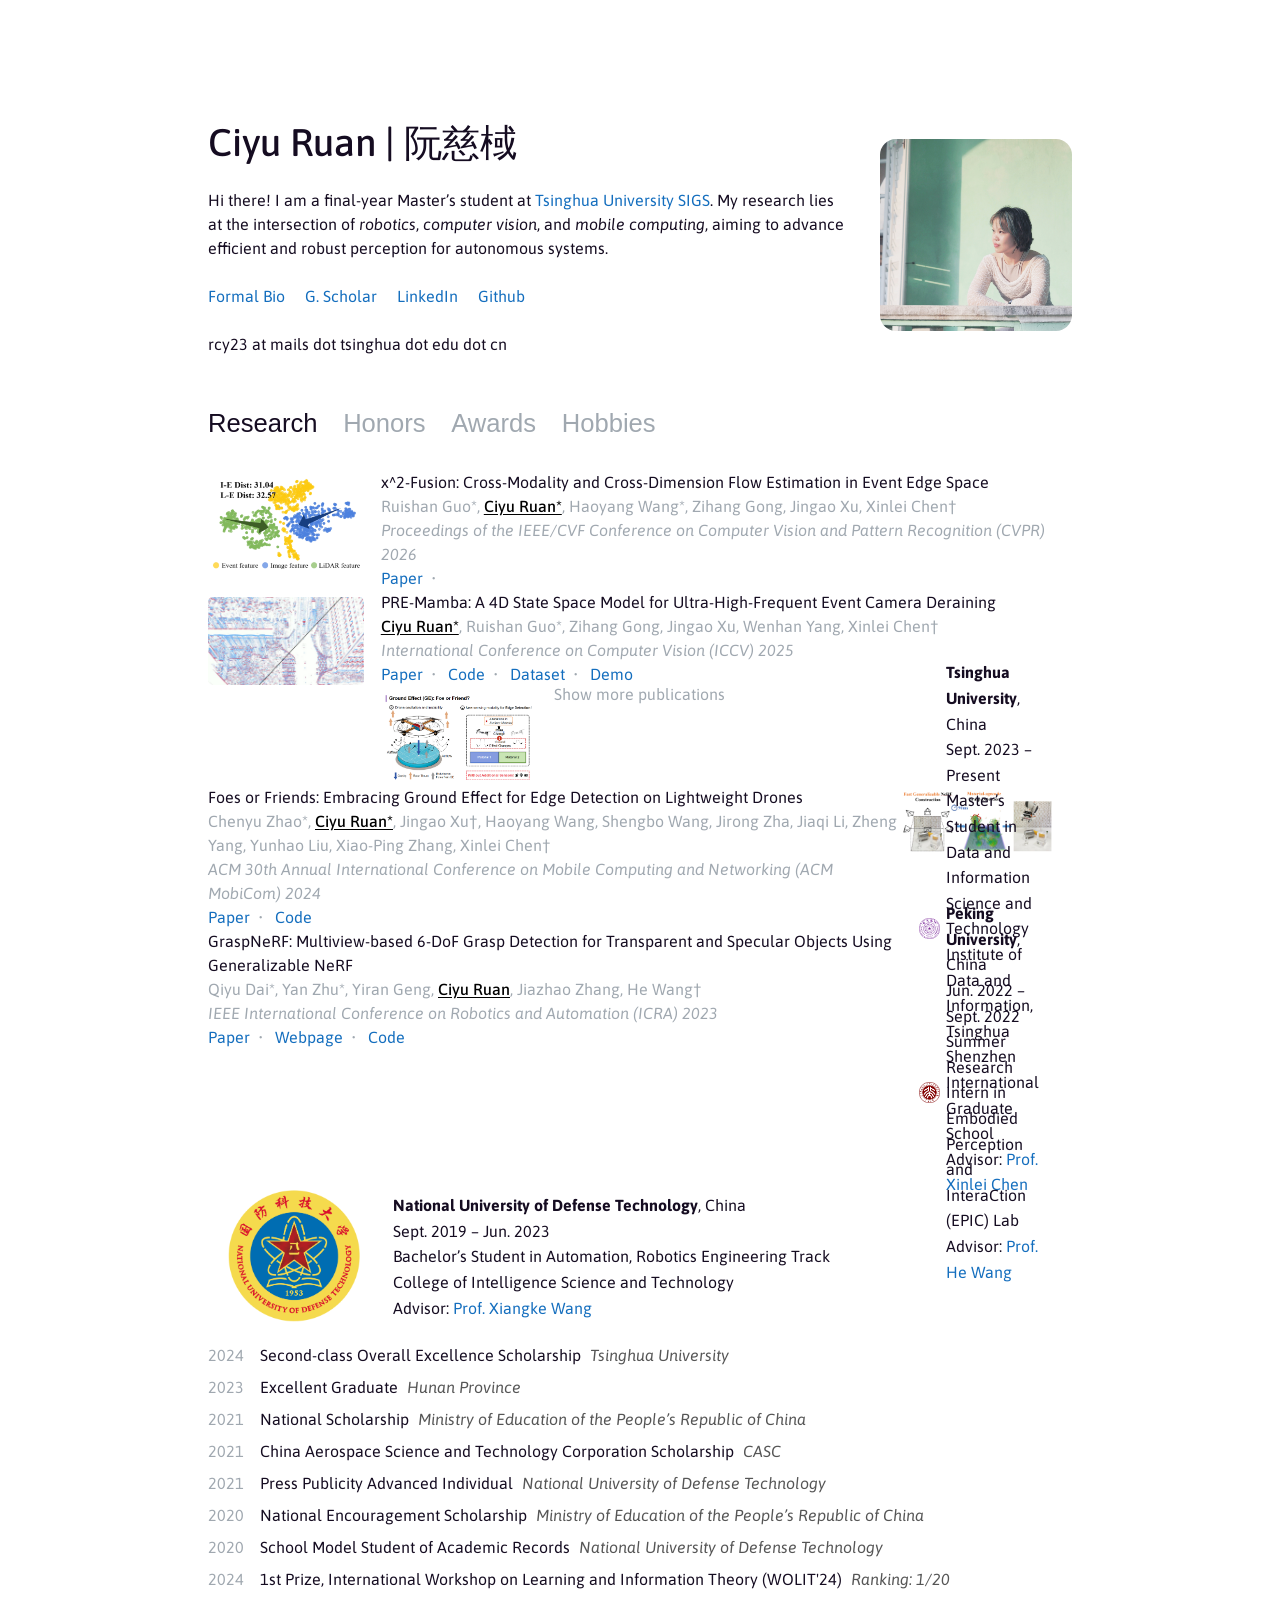
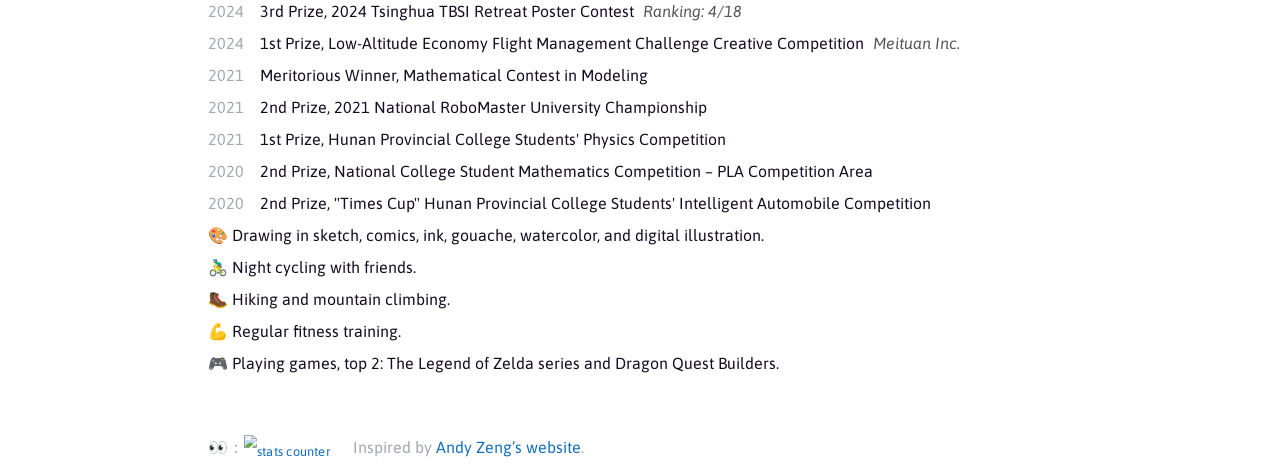
==== index.html @ 9e4bf315 "update cvpr" ====
<!DOCTYPE HTML>
<html>
  <head>
    <!-- Google analytics tag (gtag.js) -->
    <script async src="https://www.googletagmanager.com/gtag/js?id=G-STGLQW4BJX"></script>
    <script>
      window.dataLayer = window.dataLayer || [];
      function gtag(){dataLayer.push(arguments);}
      gtag('js', new Date());
      gtag('config', 'G-STGLQW4BJX');
    </script>

    <!-- Title -->
    <title>Ciyu Ruan | 阮慈棫</title>
    <meta charset="utf-8" />
    <meta name="viewport" content="width=1000">

    <!-- Isotope JS -->
    <script src="https://cdnjs.cloudflare.com/ajax/libs/jquery/3.6.1/jquery.min.js"></script>
    <script src="https://cdnjs.cloudflare.com/ajax/libs/jqueryui/1.13.2/jquery-ui.min.js"></script>
    <script src="https://unpkg.com/isotope-layout@3/dist/isotope.pkgd.min.js"></script>

    <!-- Custom Style -->
    <link rel="stylesheet" href="style.css">

    <!-- Google Font -->
    <link rel="preconnect" href="https://fonts.googleapis.com">
    <link rel="preconnect" href="https://fonts.gstatic.com" crossorigin>
    <link href="https://fonts.googleapis.com/css2?family=Asap:ital,wght@0,100;0,200;0,300;0,400;0,500;0,600;0,700;1,100;1,200;1,300;1,400;1,500;1,600;1,700&display=swap" rel="stylesheet">
    <style>
      @import url('https://fonts.googleapis.com/css2?family=Asap:ital,wght@0,100;0,200;0,300;0,400;0,500;0,600;0,700;1,100;1,200;1,300;1,400;1,500;1,600;1,700&display=swap');
    </style>
  </head>

  <body id="body">

    <div id="main">
      <div id="intro">
        <div id="intro-text">
          <h1>Ciyu Ruan | 阮慈棫</h1>
          <p>
            Hi there! I am a final-year Master’s student at <a href="https://www.sigs.tsinghua.edu.cn/en/">Tsinghua University SIGS</a>. 
            <!-- My current research focuses on the intersection of computer vision for perception and scene understanding, and mobile computing to support efficient, scalable, resource-aware deployment of autonomous systems. Recently, I have also become interested in combining large language models with visual understanding techniques. -->
             <!-- My research lies at the intersection of <i>computer vision</i> and <i>mobile computing</i>,  -->
             My research lies at the intersection of <i>robotics</i>, <i>computer vision</i>, and <i>mobile computing</i>, aiming to advance efficient and robust perception for autonomous systems. 
             <!-- Recently, I have been exploring how to accelerate scene understanding in <i>large language models</i> for more efficient perception. <br> <br> 
             🎓 I am seeking a Ph.D. position for Fall 2026 and would be happy to <a href="mailto:rcy23@mails.tsinghua.edu.cn">connect</a> regarding potential opportunities. -->
            <div id="more-bio" style="display: None">
              <br>
              <p>I am a third-year Master’s student in Data Science and Information Technology at the <a href="https://www.sigs.tsinghua.edu.cn/en/7544/list.htm">Institute of Data and Information</a>, <a href="https://www.sigs.tsinghua.edu.cn/en/">Tsinghua University SIGS</a>. 
                Prior to that, I received my Bachelor’s degree in Robotics Engineering with <i>Excellent Graduate</i> honors from 
                <a href="https://english.nudt.edu.cn/">National University of Defense Technology</a>.</p>
            </div>  
            <br>
            <a href="javascript:toggle_bio()">Formal Bio</a>&nbsp;&nbsp;&nbsp;&nbsp;
            <a href="https://scholar.google.cz/citations?user=GxiQPsEAAAAJ&hl=en">G. Scholar</a>&nbsp;&nbsp;&nbsp;&nbsp;
            <a href="https://www.linkedin.com/in/ciyu-ruan-406906346/">LinkedIn</a>&nbsp;&nbsp;&nbsp;&nbsp;
            <a href="https://github.com/softword-tt">Github</a>
            <br><br>
            rcy23 at mails dot tsinghua dot edu dot cn
            <br><br>
          </p>
        </div>
        <div id="intro-image">
          <a href="space.html" title="My Space / 个人空间">
            <img src="images/profile.jpg" alt="Profile photo">
          </a>
        </div>
      </div>

      <div id="filters" class="button-group">
        <!-- <button class="button" data-filter="*">Show All</button> -->
        <!-- <button class="button" data-filter=".highlight">Highlights</button> -->
        <button class="button is-checked" data-filter=".publication">Research</button>
        <!-- <button class="button" data-filter=".talk">Experience</button> -->
        <button class="button" data-filter=".misc">Honors</button>
        <button class="button" data-filter=".award">Awards</button>
        <button class="button" data-filter=".hobby">Hobbies</button>

      </div>

      <div class="grid">

               <div id="main-highlights">
            <div class="list-item publication" data-category="publication">
              <a href="https://openaccess.thecvf.com/content/CVPR2026/html/Guo_x2-Fusion_Cross-Modality_and_Cross-Dimension_Flow_Estimation_in_Event_Edge_Space_CVPR_2026_paper.html" class="thumbnail">
                <img src="images/x2-fusion.jpg" alt="" />
                <!-- <video playsinline="" muted="" autoplay="" loop="3" width="180px">
                  <source src="images/pre-mamba.mp4" type="video/mp4">
                </video> -->
              </a>
              <div class="project-description">
                <h3><a href="https://openaccess.thecvf.com/content/CVPR2026/html/Guo_x2-Fusion_Cross-Modality_and_Cross-Dimension_Flow_Estimation_in_Event_Edge_Space_CVPR_2026_paper.html">x^2-Fusion: Cross-Modality and Cross-Dimension Flow Estimation in Event Edge Space</a></h3>
                <p>
                  Ruishan Guo*, <strong>Ciyu Ruan*</strong>, Haoyang Wang*, Zihang Gong, Jingao Xu, Xinlei Chen†
                  <br>
                  <i>Proceedings of the IEEE/CVF Conference on Computer Vision and Pattern Recognition (CVPR) 2026  </i><br>
                  <a href="pdf/x2-fusion.pdf">Paper</a>&nbsp;&nbsp;&bull;&nbsp;&nbsp;
                  <!-- <a href="https://github.com/softword-tt/PRE-Mamba">Code</a>&nbsp;&nbsp;&bull;&nbsp;&nbsp;
                  <a href="https://huggingface.co/datasets/Rshnn/EventRain-27K">Dataset</a>&nbsp;&nbsp;&bull;&nbsp;&nbsp;
                  <a href="https://www.youtube.com/watch?v=gwno_lHGzQU">Demo</a> -->
                </p>
              </div>
            </div>

        <div id="main-highlights">
            <div class="list-item publication" data-category="publication">
              <a href="https://arxiv.org/abs/2505.05307" class="thumbnail">
                <img src="images/pre-mamba.jpg" alt="" />
                <!-- <video playsinline="" muted="" autoplay="" loop="3" width="180px">
                  <source src="images/pre-mamba.mp4" type="video/mp4">
                </video> -->
              </a>
              <div class="project-description">
                <h3><a href="https://openaccess.thecvf.com/content/ICCV2025/html/Ruan_PRE-Mamba_A_4D_State_Space_Model_for_Ultra-High-Frequent_Event_Camera_ICCV_2025_paper.html">PRE-Mamba: A 4D State Space Model for Ultra-High-Frequent Event Camera Deraining</a></h3>
                <p>
                  <strong>Ciyu Ruan*</strong>, Ruishan Guo*, Zihang Gong, Jingao Xu, Wenhan Yang, Xinlei Chen†
                  <br>
                  <i>International Conference on Computer Vision (ICCV) 2025  </i><br>
                  <a href="pdf/pre-mamba.pdf">Paper</a>&nbsp;&nbsp;&bull;&nbsp;&nbsp;
                  <a href="https://github.com/softword-tt/PRE-Mamba">Code</a>&nbsp;&nbsp;&bull;&nbsp;&nbsp;
                  <a href="https://huggingface.co/datasets/Rshnn/EventRain-27K">Dataset</a>&nbsp;&nbsp;&bull;&nbsp;&nbsp;
                  <a href="https://www.youtube.com/watch?v=gwno_lHGzQU">Demo</a>
                </p>
              </div>
            </div>

            <!-- <div class="list-item publication" data-category="publication">
              <a href="https://arxiv.org/abs/2505.05391" class="thumbnail">
                <img src="images/edmamba.jpg" alt="" />
              </a>
              <div class="project-description">
                <h3><a href="https://arxiv.org/abs/2505.05391">EDmamba: Rethinking Efficient Event Denoising with Spatiotemporal Decoupled SSMs</a></h3>
                <p>              
                  <strong>Ciyu Ruan*</strong>,Zihang Gong*, Ruishan Guo, Jingao Xu, Xinlei Chen†<br>
                  <i>Preprint 2025</i><br>
                    <a href="https://arxiv.org/abs/2505.05391">Paper</a>&nbsp;&nbsp;&bull;&nbsp;&nbsp;
                    <a href="https://github.com/gongzihang/EDmamba">Code</a>
              </div>
            </div> -->

            <div class="list-item publication" data-category="publication">
              <a href="https://dl.acm.org/doi/10.1145/3636534.3690699" class="thumbnail">
                <img src="images/airtouch.jpg" alt="" />
              </a>
              <div class="project-description">
                <h3><a href="https://dl.acm.org/doi/10.1145/3636534.3690699">Foes or Friends: Embracing Ground Effect for Edge Detection on Lightweight Drones</a></h3>
                <p>
                  Chenyu Zhao*, <strong>Ciyu Ruan*</strong>, Jingao Xu†, Haoyang Wang, Shengbo Wang, Jirong Zha, Jiaqi Li, Zheng Yang, Yunhao Liu, Xiao-Ping Zhang, Xinlei Chen†<br>
                    <i>ACM 30th Annual International Conference on Mobile Computing and Networking (ACM MobiCom) 2024</i><br>
                    <!-- <font color="49bf9"><i>&#9733; Best Paper Award, HRI &#9733;</i></font><br> -->
                    <!-- <a href="https://generative-expressive-motion.github.io/">Webpage</a>&nbsp;&nbsp;&bull;&nbsp;&nbsp; -->
                    <a href="pdf/airtouch.pdf">Paper</a>&nbsp;&nbsp;&bull;&nbsp;&nbsp;
                    <a href="https://github.com/ChenyuZhaoTHU/AirTouch">Code</a>
                    <br> <!-- TODO: extra spaces until I figure out the margin bug. -->
                </p>
              </div>
            </div>

            <div class="list-item publication" data-category="publication">
              <a href="https://ieeexplore.ieee.org/document/10160842" class="thumbnail">
                <img src="images/2023_GraspNeRF.png" alt="" />
              </a>
              <div class="project-description">
                <h3><a href="https://ieeexplore.ieee.org/document/10160842">GraspNeRF: Multiview-based 6-DoF Grasp Detection for Transparent and Specular Objects Using Generalizable NeRF</a></h3>
                <p>
                  Qiyu Dai*, Yan Zhu*, Yiran Geng, <strong>Ciyu Ruan</strong>, Jiazhao Zhang, He Wang†<br>
                    <i>IEEE International Conference on Robotics and Automation (ICRA) 2023</i><br>
                    <!-- <font color="49bf9"><i>&#9733; Oral Presentation, ICML &#9733;</i></font><br> -->
                    <a href="pdf/graspnerf.pdf">Paper</a>&nbsp;&nbsp;&bull;&nbsp;&nbsp;
                    <a href="https://pku-epic.github.io/GraspNeRF/">Webpage</a>&nbsp;&nbsp;&bull;&nbsp;&nbsp;
                    <a href="https://github.com/PKU-EPIC/GraspNeRF">Code</a>
                    <br> <!-- TODO: extra spaces until I figure out the margin bug. -->
                </p>
              </div>
            </div>



        </div>

        <!-- All Publications (Click to Show) -->
        <div id="more-highlights" style="display: None">

          <div class="list-item publication" data-category="publication">
            <a href="https://arxiv.org/abs/2503.22943" class="thumbnail">
              <img src="images/eventsurvey.png" alt="" />
            </a>
            <div class="project-description">
              <h3><a href="https://arxiv.org/abs/2503.22943">Event Camera Meets Resource-Aware Mobile Computing: Abstraction, Algorithm, Acceleration, Application</a></h3>
              <p>              
                Haoyang Wang, Ruishan Guo, Pengtao Ma, <strong>Ciyu Ruan</strong>, Xinyu Luo, Wenhua Ding, Tianyang Zhong, Jingao Xu, Yunhao Liu, Xinlei Chen†<br>
                <i>ACM Computing Surveys 2025</i><br>
                  <a href="pdf/event_survey.pdf">Paper</a>
            </div>
          </div>

          <div class="list-item publication" data-category="publication">
            <a href="https://arxiv.org/abs/2505.05391" class="thumbnail">
              <img src="images/edmamba.jpg" alt="" />
            </a>
            <div class="project-description">
              <h3><a href="https://arxiv.org/abs/2505.05391">EDmamba: Rethinking Efficient Event Denoising with Spatiotemporal Decoupled SSMs</a></h3>
              <p>              
                <strong>Ciyu Ruan*</strong>, Zihang Gong*, Ruishan Guo, Jingao Xu, Xinlei Chen†<br>
                <i>Preprint 2025</i><br>
                  <a href="pdf/edmamba.pdf">Paper</a>&nbsp;&nbsp;&bull;&nbsp;&nbsp;
                 <a href="https://github.com/gongzihang/EDmamba">Code</a>
            </div>
          </div>

          <div class="list-item publication" data-category="publication">
            <a href="https://openaccess.thecvf.com/content/ICCV2025/html/Ruan_PRE-Mamba_A_4D_State_Space_Model_for_Ultra-High-Frequent_Event_Camera_ICCV_2025_paper.html" class="thumbnail">
              <img src="images/pre-mamba.jpg" alt="" />
              <!-- <video playsinline="" muted="" autoplay="" loop="3" width="180px">
                <source src="images/pre-mamba.mp4" type="video/mp4">
              </video> -->
            </a>
            <div class="project-description">
              <h3><a href="https://openaccess.thecvf.com/content/ICCV2025/html/Ruan_PRE-Mamba_A_4D_State_Space_Model_for_Ultra-High-Frequent_Event_Camera_ICCV_2025_paper.html">PRE-Mamba: A 4D State Space Model for Ultra-High-Frequent Event Camera Deraining</a></h3>
              <p>
                <strong>Ciyu Ruan*</strong>, Ruishan Guo*, Zihang Gong, Jingao Xu, Wenhan Yang, Xinlei Chen†
                <br>
                <i>International Conference on Computer Vision (ICCV) 2025  </i><br>
                <a href="pdf/pre-mamba.pdf">Paper</a>&nbsp;&nbsp;&bull;&nbsp;&nbsp;
                <a href="https://github.com/softword-tt/PRE-Mamba">Code</a>&nbsp;&nbsp;&bull;&nbsp;&nbsp;
                <a href="https://huggingface.co/datasets/Rshnn/EventRain-27K">Dataset</a>&nbsp;&nbsp;&bull;&nbsp;&nbsp;
                <a href="https://www.youtube.com/watch?v=gwno_lHGzQU">Demo</a>
              </p>
            </div>
          </div>


          <div class="list-item publication" data-category="publication">
            <a href="https://dl.acm.org/doi/10.1145/3636534.3690699" class="thumbnail">
              <img src="images/airtouch.jpg" alt="" />
            </a>
            <div class="project-description">
              <h3><a href="https://dl.acm.org/doi/10.1145/3636534.3690699">Foes or Friends: Embracing Ground Effect for Edge Detection on Lightweight Drones</a></h3>
              <p>
                Chenyu Zhao*, <strong>Ciyu Ruan*</strong>, Jingao Xu†, Haoyang Wang, Shengbo Wang, Jirong Zha, Jiaqi Li, Zheng Yang, Yunhao Liu, Xiao-Ping Zhang, Xinlei Chen†<br>
                  <i>ACM 30th Annual International Conference on Mobile Computing and Networking (ACM MobiCom) 2024</i><br>
                  <!-- <font color="49bf9"><i>&#9733; Best Paper Award, HRI &#9733;</i></font><br> -->
                  <!-- <a href="https://generative-expressive-motion.github.io/">Webpage</a>&nbsp;&nbsp;&bull;&nbsp;&nbsp; -->
                  <a href="pdf/airtouch.pdf">Paper</a>&nbsp;&nbsp;&bull;&nbsp;&nbsp;
                  <a href="https://github.com/ChenyuZhaoTHU/AirTouch">Code</a>
                  <br> <!-- TODO: extra spaces until I figure out the margin bug. -->
              </p>
            </div>
          </div>

          <div class="list-item publication" data-category="publication">
            <a href="https://dl.acm.org/doi/abs/10.1145/3636534.3694737" class="thumbnail">
              <img src="images/distill_v3.jpg" alt="" />
            </a>
            <div class="project-description">
              <h3><a href="https://dl.acm.org/doi/abs/10.1145/3636534.3694737">Distill Drops into Data: Event-based Rain-Background Decomposition Network</a></h3>
              <p>              
                <strong>Ciyu Ruan*</strong>, Chenyu Zhao*, Chenxin Liang, Xinyu Luo, Jingao Xu, Xinlei Chen†<br>
                <i>International Workshop on Physics Embedded AI Solutions in Mobile Computing (PICASSO) 2024</i><br>
                  <a href="pdf/distill-net.pdf">Paper</a>
            </div>
          </div>


          <div class="list-item publication" data-category="publication">
            <a href="https://dl.acm.org/doi/abs/10.1145/3636534.3694721" class="thumbnail">
              <img src="images/eventtrack.jpg" alt="" />
            </a>
            <div class="project-description">
              <h3><a href="https://dl.acm.org/doi/abs/10.1145/3636534.3694721">EventTracker: 3D Localization and Tracking of High-Speed Object with Event and Depth Fusion</a></h3>
              <p>              
                Xinyu Luo, Haoyang Wang, <strong>Ciyu Ruan</strong>, Chenxin Liang, Jingao Xu, Xinlei Chen†<br>
                <i>International Workshop on Physics Embedded AI Solutions in Mobile Computing (PICASSO) 2024</i><br>
                  <a href="pdf/EventTracker.pdf">Paper</a>
            </div>
          </div>

          <div class="list-item publication" data-category="publication">
            <a href="https://ieeexplore.ieee.org/document/10160842" class="thumbnail">
              <img src="images/2023_GraspNeRF.png" alt="" />
            </a>
            <div class="project-description">
              <h3><a href="https://ieeexplore.ieee.org/document/10160842">GraspNeRF: Multiview-based 6-DoF Grasp Detection for Transparent and Specular Objects Using Generalizable NeRF</a></h3>
              <p>
                Qiyu Dai*, Yan Zhu*, Yiran Geng, <strong>Ciyu Ruan</strong>, Jiazhao Zhang, He Wang†<br>
                   <i>IEEE International Conference on Robotics and Automation (ICRA) 2023</i><br>
                  <!-- <font color="49bf9"><i>&#9733; Oral Presentation, ICML &#9733;</i></font><br> -->
                  <a href="pdf/graspnerf.pdf">Paper</a>&nbsp;&nbsp;&bull;&nbsp;&nbsp;
                  <a href="https://pku-epic.github.io/GraspNeRF/">Webpage</a>&nbsp;&nbsp;&bull;&nbsp;&nbsp;
                  <a href="https://github.com/PKU-EPIC/GraspNeRF">Code</a>
                  <br> <!-- TODO: extra spaces until I figure out the margin bug. -->
              </p>
            </div>
          </div>

        </div>
        

        <!-- Toggle highlights button. -->
        <div class="list-item publication toggle-button" data-category="publication">
          <a id="toggle_highlights_button" href="javascript:toggle_highlights()">Show more publications</a>
        </div>



        <!-- Talks -->
        <!-- <div class="list-item talk description" data-category="talk">
          Some of my slides can be found <a href="https://slides.com/andyzeng">here</a>
        </div> -->
        <div class="edu-list">
        <div class="list-item talk edu-item" data-category="talk">
          <div style="display:flex; align-items:center; padding:4px 20px;">
            <div style="flex:0 0 20%;">
              <img src="images/thu_logo.png" width="80%">
            </div>
            <div style="flex:1; height:140px; display:flex; flex-direction:column; justify-content:center;line-height:1.6em;"> <!-- 行距设置在这里 -->
              <p><b>Tsinghua University</b>, China</p>
              <p>Sept. 2023 – Present</p>
              <p>Master’s Student in Data and Information Science and Technology</p>
              <p>Institute of Data and Information, Tsinghua Shenzhen International Graduate School</p>
              <p>Advisor: <a href="https://chen-xinlei.com/">Prof. Xinlei Chen</a></p>
            </div>
          </div>
        </div>

        <div class="list-item talk edu-item" data-category="talk">
          <div style="display:flex; align-items:center; padding:4px 20px;">
            <div style="flex:0 0 20%;">
              <img src="images/pku_logo.png" width="80%">
            </div>
            <div style="flex:1; height:140px; display:flex; flex-direction:column; justify-content:center;line-height:1.6em;"> <!-- 行距设置在这里 -->
              <p><b>Peking University</b>, China</p>
              <p>Jun. 2022 – Sept. 2022</p>
              <p>Summer Research Intern in Embodied Perception and InteraCtion (EPIC) Lab</p>
              <p>Advisor: <a href="https://hughw19.github.io/">Prof. He Wang</a></p>
            </div>
          </div>
        </div>

        <div class="list-item talk edu-item" data-category="talk">
          <div style="display:flex; align-items:center; padding:4px 20px;">
            <div style="flex:0 0 20%;">
              <img src="images/nudt_logo.png" width="80%">
            </div>
            <div style="flex:1; height:140px; display:flex; flex-direction:column; justify-content:center;line-height:1.6em;"><!-- 行距设置在这里 -->
              <p><b>National University of Defense Technology</b>, China</p>
              <p>Sept. 2019 – Jun. 2023</p>
              <p>Bachelor’s Student in Automation, Robotics Engineering Track</p>
              <p>College of Intelligence Science and Technology</p>
              <p>Advisor: <a href="https://scholar.google.cz/citations?user=WX3asHEAAAAJ&hl=en&oi=ao">Prof. Xiangke Wang</a></p>
            </div>
          </div>
        </div>
        </div>

        <!-- Misc -->

     <!-- Awards & Honors -->
        <div class="honor-list">
              <div class="list-item misc" data-category="misc">
                <p class="date">2024</p>
                Second-class Overall Excellence Scholarship <span class="inst">Tsinghua University</span>
              </div>

              <div class="list-item misc" data-category="misc">
                <p class="date">2023</p>
                Excellent Graduate <span class="inst">Hunan Province</span>
              </div>

              <div class="list-item misc" data-category="misc">
                <p class="date">2021</p>
                National Scholarship <span class="inst">Ministry of Education of the People’s Republic of China</span>
              </div>

              <div class="list-item misc" data-category="misc">
                <p class="date">2021</p>
                China Aerospace Science and Technology Corporation Scholarship <span class="inst">CASC</span>
              </div>

              <div class="list-item misc" data-category="misc">
                <p class="date">2021</p>
                Press Publicity Advanced Individual <span class="inst">National University of Defense Technology</span>
              </div>

              <div class="list-item misc" data-category="misc">
                <p class="date">2020</p>
                National Encouragement Scholarship <span class="inst">Ministry of Education of the People’s Republic of China</span>
              </div>

              <div class="list-item misc" data-category="misc">
                <p class="date">2020</p>
                School Model Student of Academic Records <span class="inst">National University of Defense Technology</span>
              </div>
        </div>

        <div class="award-list">
            <!-- Awards -->
            <div class="list-item award" data-category="award">
              <p class="date">2024</p>
              1st Prize, International Workshop on Learning and Information Theory (WOLIT'24) <span class="rank">Ranking: 1/20</span>
            </div>

            <div class="list-item award" data-category="award">
              <p class="date">2024</p>
              3rd Prize, 2024 Tsinghua TBSI Retreat Poster Contest <span class="rank">Ranking: 4/18</span>
            </div>

            <div class="list-item award" data-category="award">
              <p class="date">2024</p>
              1st Prize, Low-Altitude Economy Flight Management Challenge Creative Competition <span class="inst">Meituan Inc.</span>
            </div>

            <div class="list-item award" data-category="award">
              <p class="date">2021</p>
              Meritorious Winner, Mathematical Contest in Modeling
            </div>

            <div class="list-item award" data-category="award">
              <p class="date">2021</p>
              2nd Prize, 2021 National RoboMaster University Championship
            </div>

            <div class="list-item award" data-category="award">
              <p class="date">2021</p>
              1st Prize, Hunan Provincial College Students' Physics Competition
            </div>

            <div class="list-item award" data-category="award">
              <p class="date">2020</p>
              2nd Prize, National College Student Mathematics Competition – PLA Competition Area
            </div>

            <div class="list-item award" data-category="award">
              <p class="date">2020</p>
              2nd Prize, "Times Cup" Hunan Provincial College Students' Intelligent Automobile Competition
            </div>
        </div>

        <div class="hobby">
          <div class="list-item hobby" data-category="hobby">
            🎨 Drawing in sketch, comics, ink, gouache, watercolor, and digital illustration.
          </div>
        
          <div class="list-item hobby" data-category="hobby">
            🚴‍♂️ Night cycling with friends.
          </div>
        
          <div class="list-item hobby" data-category="hobby">
            🥾 Hiking and mountain climbing.
          </div>
        
          <div class="list-item hobby" data-category="hobby">
            💪 Regular fitness training.
          </div>

          <div class="list-item hobby" data-category="hobby">
            🎮 Playing games, top 2: The Legend of Zelda series and Dragon Quest Builders.
          </div>
        
        </div>
        

      </div>

      <!-- <div id="footer" style="display:flex; justify-content:space-between; align-items: flex-end; width:100%;">
        <div>
          Inspired by <a href="https://andyzeng.github.io/">Andy Zeng’s website</a>.
        </div>
        <div style="transform:scale(0.8); transform-origin: bottom right;">
          <a href='http://www.freevisitorcounters.com'>Free Counters</a>
          <script type='text/javascript' src='https://www.freevisitorcounters.com/auth.php?id=ad065eaf06bd28ce170734e02f2cc6b3b3dc3764'></script>
          <script type="text/javascript" src="https://www.freevisitorcounters.com/en/home/counter/1390664/t/2"></script>
        </div>
      </div> -->
      <div id="footer" style="display:flex; justify-content:flex-start; align-items:center;">
        <span>‌👀：</span>
        <div style="margin-right:1px; transform:scale(0.8); transform-origin: bottom left;">
          <a href="https://www.easycounter.com/">
            <img src="https://www.easycounter.com/counter.php?softword"
            border="0" alt="stats counter"></a>
            
        </div>
        <div>
          Inspired by <a href="https://andyzeng.github.io/">Andy Zeng’s website</a>.
        </div>
      </div>
      
      
      
      
    </div>

    <script>

      // Isotope grid.
      var $grid = $('.grid').isotope({
        itemSelector: '.list-item',
        layoutMode: 'fitRows',
        transitionDuration: 0,
        stagger: 10,
        initLayout: false,
        getSortData: {
          name: '.name',
          symbol: '.symbol',
          number: '.number parseInt',
          category: '[data-category]',
          weight: function( itemElem ) {
            var weight = $( itemElem ).find('.weight').text();
            return parseFloat( weight.replace( /[\(\)]/g, '') );
          }
        }
      });

      // Bind filter button click.
      $('#filters').on( 'click', 'button', function() {
        var filterValue = $( this ).attr('data-filter');
        localStorage.setItem('filterValue', filterValue);
        $grid.isotope({ filter: filterValue });
      });

      // Change is-checked class on buttons.
      $('.button-group').each( function( i, buttonGroup ) {
        var $buttonGroup = $( buttonGroup );
        $buttonGroup.on( 'click', 'button', function() {
          $buttonGroup.find('.is-checked').removeClass('is-checked');
          $( this ).addClass('is-checked');
        });
      });

      function update_isotope() {
        // Retrieve cached button click.
        var defaultFilterValue = localStorage.getItem('filterValue');
        if (defaultFilterValue == null || defaultFilterValue === ".highlight") {
          defaultFilterValue = ".publication"
        }
        $grid.isotope({ filter: defaultFilterValue });
        var buttons = document.getElementsByClassName("button");
        for (var currButton of buttons) {
          if (currButton.getAttribute('data-filter') == defaultFilterValue) {
            currButton.classList.add('is-checked');
          } else {
            currButton.classList.remove('is-checked');
          }
        }
      }

      function toggle_bio() {
        var x = document.getElementById("more-bio");
        if (x.style.display === "none") {
          x.style.display = "block";
        } else {
          x.style.display = "none";
        }
      }

      function toggle_highlights() {
        var x = document.getElementById("main-highlights");
        var y = document.getElementById("more-highlights");
        var b = document.getElementById("toggle_highlights_button")
        if (y.style.display === "none") {
          x.style.display = "none";
          y.style.display = "block";
          b.innerHTML = "Show less publications"
          update_isotope();
        } else {
          x.style.display = "block";
          y.style.display = "none";
          b.innerHTML = "Show more publications"
          update_isotope();
        }
      }

      update_isotope();

    </script>
  </body>
</html>
---- style.css ----
/* CSS Reset: http://meyerweb.com/eric/tools/css/reset */

html, body, div, span, applet, object, iframe,
h1, h2, h3, h4, h5, h6, p, blockquote, pre,
a, abbr, acronym, address, big, cite, code,
del, dfn, em, img, ins, kbd, q, s, samp,
small, strike, strong, sub, sup, tt, var,
b, u, i, center,
dl, dt, dd, ol, ul, li,
fieldset, form, label, legend,
table, caption, tbody, tfoot, thead, tr, th, td,
article, aside, canvas, details, embed, 
figure, figcaption, footer, header, hgroup, 
menu, nav, output, ruby, section, summary,
time, mark, audio, video {
  margin: 0;
  padding: 0;
  border: 0;
  font-size: 100%;
  font: inherit;
  vertical-align: baseline;
}
/* HTML5 display-role reset for older browsers */
article, aside, details, figcaption, figure, 
footer, header, hgroup, menu, nav, section {
  display: block;
}
body {
  line-height: 1;
}
ol, ul {
  list-style: none;
}
blockquote, q {
  quotes: none;
}
blockquote:before, blockquote:after,
q:before, q:after {
  content: '';
  content: none;
}
table {
  border-collapse: collapse;
  border-spacing: 0;
}

/**************************************************/

#body{
  font-family: 'Asap', roboto, sans-serif;
  font-size: 1em;
  line-height: 1.5em;
  color: #150c21;
}

#main {
  width: 54em;
  margin: 0px auto;
  position: relative;
  min-height: 100vh;
}

a {
  text-decoration: none;
  color: rgb(20, 110, 190);
}

a:hover {
  text-decoration: none;
  border-bottom: 1px solid rgb(20, 110, 190);
}

i {
  font-style: italic;
}

b {
  font-weight: 700;
}

h1 {
  font-size: 2.4em;
  line-height: 2.4em;
  font-weight: 500;
}

/**************************************************/
/* Profile image and description. */

#intro {
  padding-top: 6em;
  display: flex;
}

#intro-text {
  width: 40em;
  float: left;
}

#intro-image {
  margin: 2.7em 0 0 2em;
  width: 12em;
  height: 12em;
  float: left;
  overflow: hidden;
  border-radius: 1em;
}

#intro-image img {
  width: 12em;
}

#intro-image a:hover {
  border-bottom: none;
}

#intro-image a img {
  transition: transform 160ms ease, filter 160ms ease;
}

#intro-image a:hover img {
  transform: scale(1.02);
  filter: saturate(1.05);
}

/**************************************************/
/* Section buttons. */

#menu {
  display: flex;
}

.menu-item {
  float: left;
  margin-right: 2em;
}

h2 {
  font-size: 1.6em;
  line-height: 2.4em;
  margin-top: 0.5em;
  color: #a0a8b0;
}

.selected h2 {
  color: #150c21;
}

.button {
  display: inline-block;
  cursor: pointer;
  border: none;
  background: none;
  color: #a0a8b0;
  font-size: 1.6em;
  line-height: 2.4em;
  margin-top: 0.5em;
  margin-right: 1em;
  float: left;
  padding: 0;
}

.button:hover {
  color: #150c21;
}

.button:active,
.button.is-checked {
  color: #150c21;
}

.button-group:after {
  content: '';
  display: block;
  clear: both;
}

/**************************************************/
/* Isotope grid list of items. */

.grid {
  padding-bottom: 6em;
}

/* clear fix */
.grid:after {
  content: '';
  display: block;
  clear: both;
}

.description {
  margin-bottom: 1em;
}

.list-item {
  width: 100%;
  line-height: 1em;
  margin-top: 1em;
}

.list-item p.date {
  display: inline-block;
  width: 3em;
  color: #a0a8b0;
}


/**************************************************/
/* Gallery of 3 preview videos. */

.previews {
  display: grid;
  grid-template-columns: repeat(3, 1fr);
  gap: 10px;
  grid-auto-rows: minmax(100px, auto);
  height: 12.5em;
}

.previews video {
  border-radius: 5px;
}

.previews a:hover {
  border: none;
}

.preview1 {
  grid-column: 1;
  width: 100%;
}
.preview2 {
  grid-column: 2;
  width: 100%;
}
.preview3 {
  grid-column: 3;
  width: 100%;
}

/* .list-item.hobby {
  line-height: 1.8em;   
  margin-bottom: 10px;  
  /* width: 80%;   
} */

.rank, .inst {
  font-style: italic;
  color: #555;
  margin-left: 0.3em;
}

/**************************************************/
/* Buttons for showing more or less highlights. */

.toggle-button {
  margin-top: 1em;
}

.toggle-button a {
  color: #a0a8b0;
}

.toggle-button a:hover {
  color: rgb(20, 110, 190);
}

/**************************************************/
/* Publication details (thumbnail media, title, and description). */

.thumbnail {
/*  width: 21%;*/
  width: 18%;
  float: left;
  margin-right: 2%;
}

.thumbnail:hover {
  border-bottom: none;
}

.thumbnail img {
  margin-top: 0.4em;
  border-radius: 5px;
  width: 100%;
  height: 100%;
}

.thumbnail video {
  margin-top: 0.4em;
  border-radius: 5px;
  width: 100%;
  height: 100%;
}

h3 {
  font-size: 1em;
  line-height: 1.5em;
}

h3 a {
  color: #150c21;
}

h3 a:hover {
  color: rgb(20, 110, 190);
}

.publication {
  margin-bottom: 0.5em;
}

.publication strong {
  font-weight: 500;
  color: #000;   /* 或者用更深的颜色，突出显示 */
  text-decoration: underline; /* 下划线 */
  text-underline-offset: 2px;
}

.publication p {
  font-size: 1em;
  line-height: 1.5em;
  color: #a0a8b0;
}

.project-description {
  width: 80%;
  float: left;
}

/**************************************************/
/* Subtle footer at the bottom of the page. */

#footer {
  color: #a0a8b0;
  position: absolute;
  bottom: 0;
  line-height: 2.5em;
}

/**************************************************/
/* Personal space page */

.space-page #main {
  padding-top: 6em;
  padding-bottom: 6em;
}

.space-header {
  display: flex;
  justify-content: space-between;
  align-items: flex-start;
  gap: 2em;
  margin-bottom: 2.5em;
}

.space-subtitle {
  margin-top: 0.4em;
  color: #a0a8b0;
}

.space-nav {
  margin-top: 0.8em;
}

.space-avatar {
  width: 7.5em;
  height: 7.5em;
  overflow: hidden;
  border-radius: 1em;
  flex: 0 0 auto;
}

.space-avatar img {
  width: 100%;
  height: 100%;
  object-fit: cover;
}

.space-grid {
  display: grid;
  grid-template-columns: 1fr 1fr;
  gap: 1.25em;
}

.space-card {
  border: 1px solid rgba(160, 168, 176, 0.35);
  border-radius: 12px;
  padding: 1.2em 1.2em 1.1em;
  background: rgba(255, 255, 255, 0.7);
}

.space-card h2 {
  margin-top: 0;
}

.space-list {
  margin-top: 0.4em;
}

.space-list li {
  line-height: 1.6em;
  margin-top: 0.55em;
  color: #150c21;
}

.space-tag {
  display: inline-block;
  font-size: 0.8em;
  line-height: 1.2em;
  padding: 0.15em 0.45em;
  border-radius: 999px;
  border: 1px solid rgba(160, 168, 176, 0.6);
  color: #555;
  margin-right: 0.5em;
}

/* Stream-style blocks (freeform add-as-you-think layout) */

.space-stream {
  display: block;
  margin-top: 1.2em;
}

.space-block {
  border-left: 4px solid rgba(160, 168, 176, 0.45);
  background: rgba(255, 255, 255, 0.75);
  border-radius: 12px;
  padding: 1.1em 1.2em 1em;
  margin-top: 1.1em;
}

.space-block h2 {
  margin-top: 0.15em;
  font-size: 1.25em;
  line-height: 1.8em;
  color: #150c21;
}

.space-block p {
  color: #150c21;
  margin-top: 0.6em;
}

.space-meta {
  display: flex;
  align-items: center;
  gap: 0.6em;
  color: #a0a8b0;
}

.space-pill {
  display: inline-block;
  font-size: 0.78em;
  letter-spacing: 0.02em;
  padding: 0.15em 0.55em;
  border-radius: 999px;
  border: 1px solid rgba(160, 168, 176, 0.55);
  color: #555;
  background: rgba(255, 255, 255, 0.65);
}

.space-date {
  font-size: 0.9em;
}

.space-media {
  margin-top: 0.8em;
}

.space-media img {
  width: 100%;
  max-height: 22em;
  object-fit: cover;
  border-radius: 10px;
}

/* Variants: subtle color identity per content type */

.space-block.is-note {
  border-left-color: rgba(20, 110, 190, 0.55);
}

.space-block.is-blog {
  border-left-color: rgba(120, 90, 200, 0.55);
}

.space-block.is-tool {
  border-left-color: rgba(0, 160, 120, 0.55);
}

.space-block.is-photo {
  border-left-color: rgba(240, 160, 60, 0.6);
}

.space-block.is-drawing {
  border-left-color: rgba(220, 80, 120, 0.55);
}
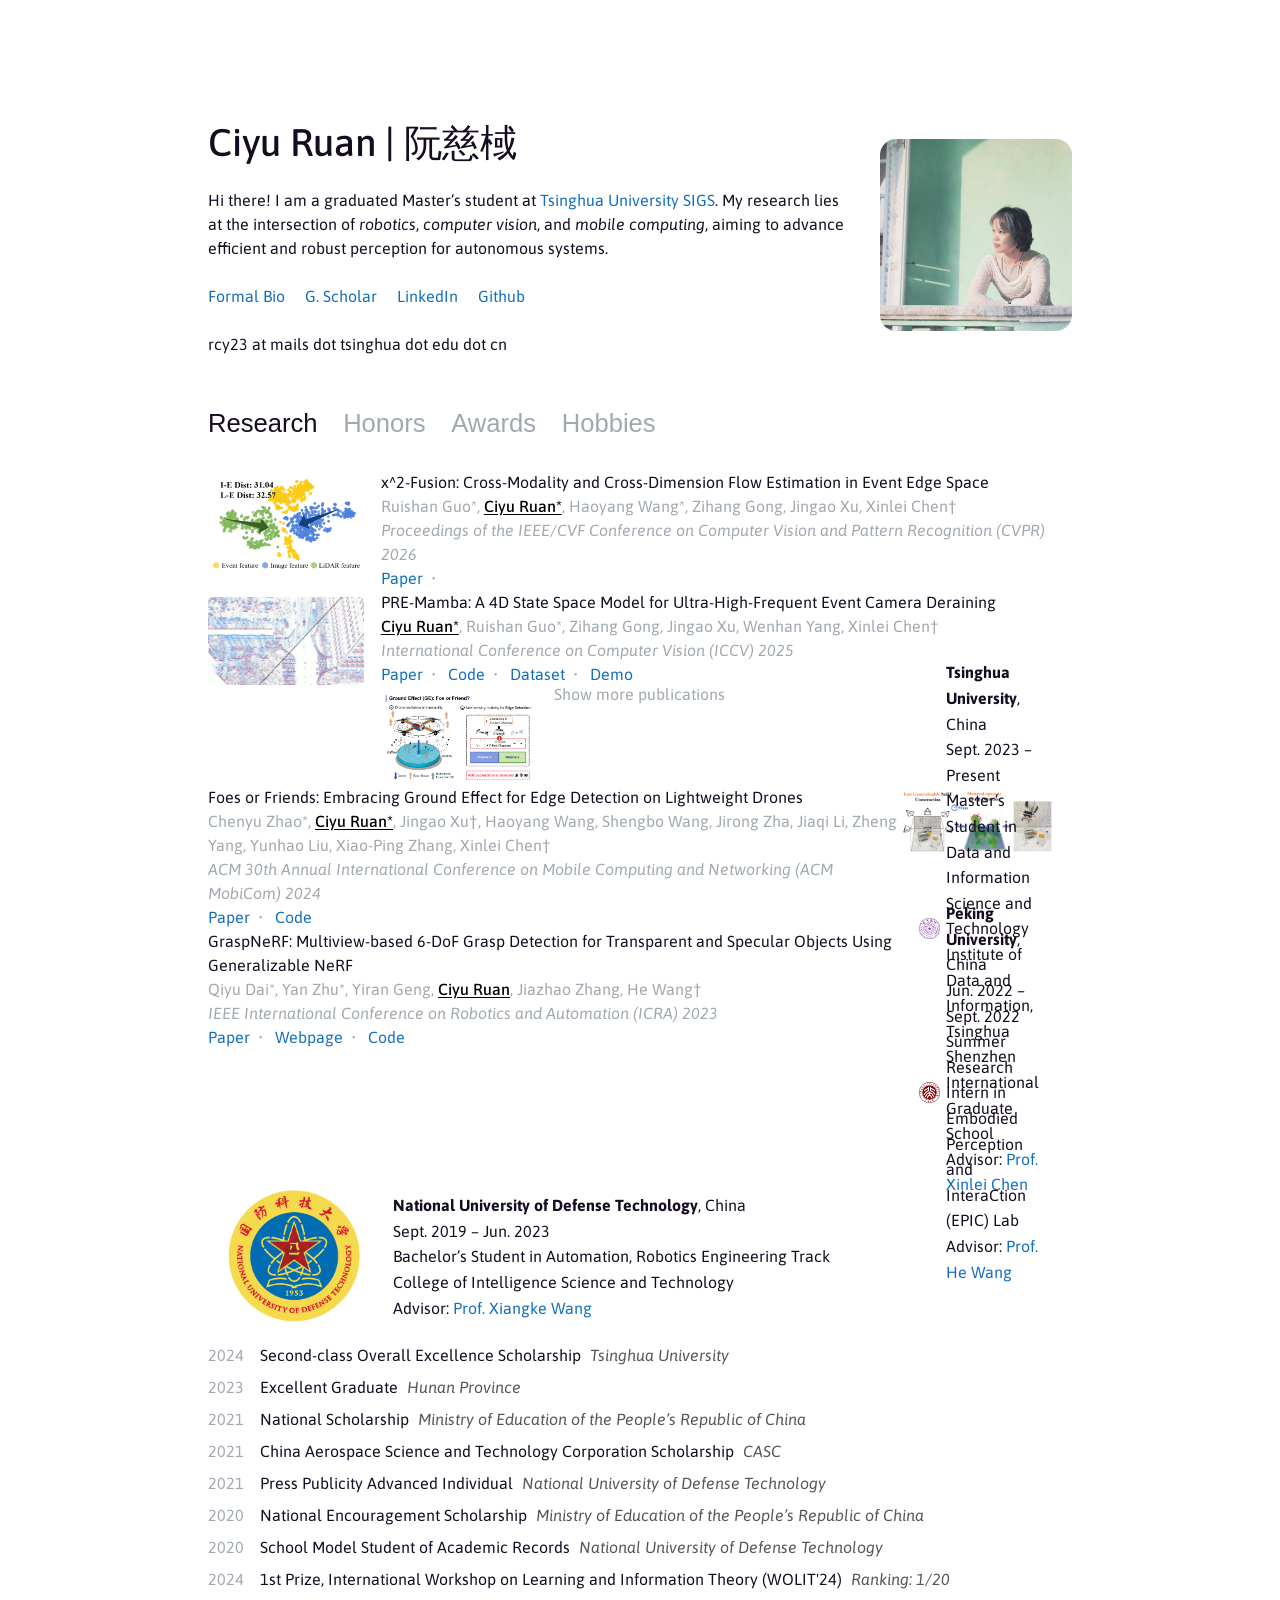
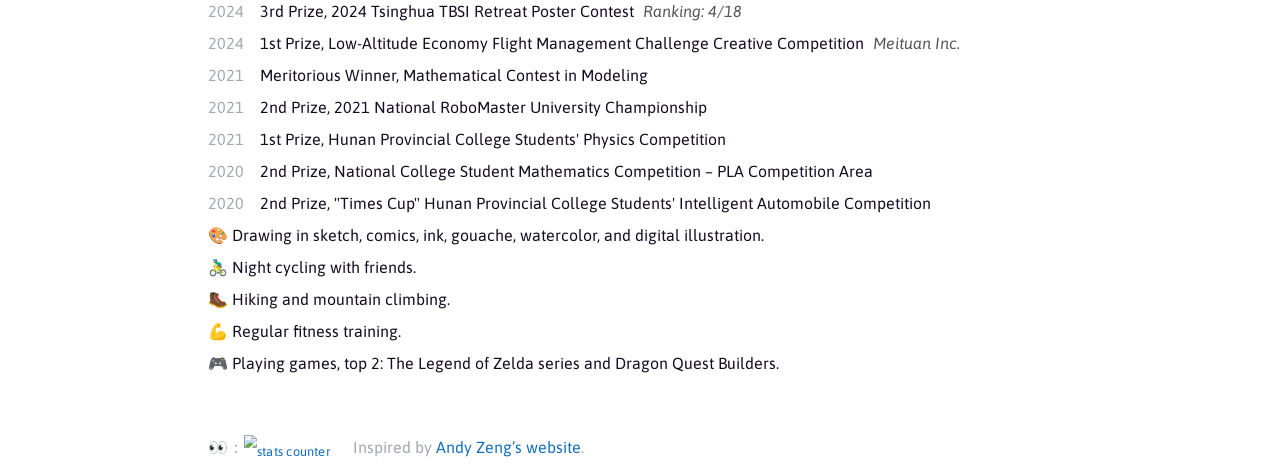
==== commit 3d695f0e: "update bio" ====
--- a/index.html
+++ b/index.html
@@ -39,7 +39,7 @@
         <div id="intro-text">
           <h1>Ciyu Ruan | 阮慈棫</h1>
           <p>
-            Hi there! I am a final-year Master’s student at <a href="https://www.sigs.tsinghua.edu.cn/en/">Tsinghua University SIGS</a>. 
+            Hi there! I am a graduated Master’s student at <a href="https://www.sigs.tsinghua.edu.cn/en/">Tsinghua University SIGS</a>. 
             <!-- My current research focuses on the intersection of computer vision for perception and scene understanding, and mobile computing to support efficient, scalable, resource-aware deployment of autonomous systems. Recently, I have also become interested in combining large language models with visual understanding techniques. -->
              <!-- My research lies at the intersection of <i>computer vision</i> and <i>mobile computing</i>,  -->
              My research lies at the intersection of <i>robotics</i>, <i>computer vision</i>, and <i>mobile computing</i>, aiming to advance efficient and robust perception for autonomous systems. 
@@ -47,7 +47,7 @@
              🎓 I am seeking a Ph.D. position for Fall 2026 and would be happy to <a href="mailto:rcy23@mails.tsinghua.edu.cn">connect</a> regarding potential opportunities. -->
             <div id="more-bio" style="display: None">
               <br>
-              <p>I am a third-year Master’s student in Data Science and Information Technology at the <a href="https://www.sigs.tsinghua.edu.cn/en/7544/list.htm">Institute of Data and Information</a>, <a href="https://www.sigs.tsinghua.edu.cn/en/">Tsinghua University SIGS</a>. 
+              <p>I am a graduated Master’s student in Data Science and Information Technology at the <a href="https://www.sigs.tsinghua.edu.cn/en/7544/list.htm">Institute of Data and Information</a>, <a href="https://www.sigs.tsinghua.edu.cn/en/">Tsinghua University SIGS</a>. 
                 Prior to that, I received my Bachelor’s degree in Robotics Engineering with <i>Excellent Graduate</i> honors from 
                 <a href="https://english.nudt.edu.cn/">National University of Defense Technology</a>.</p>
             </div>  
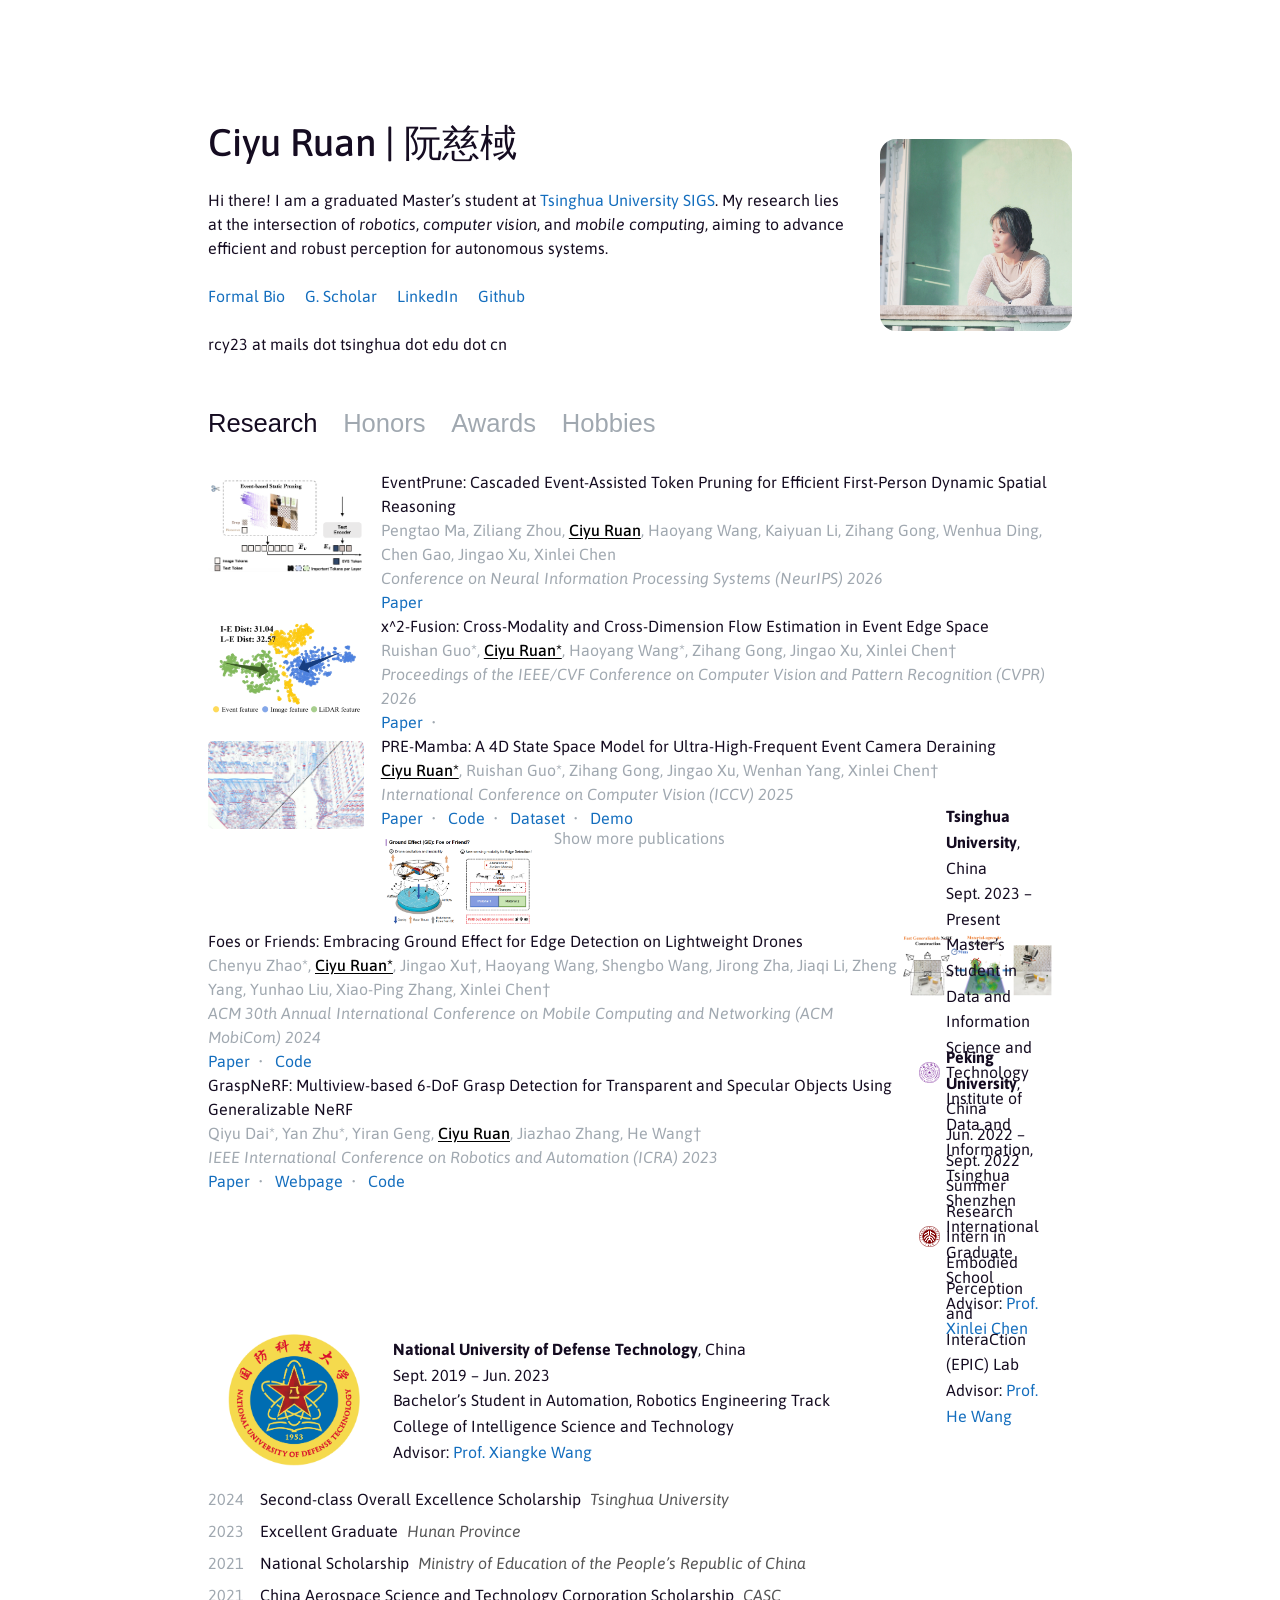
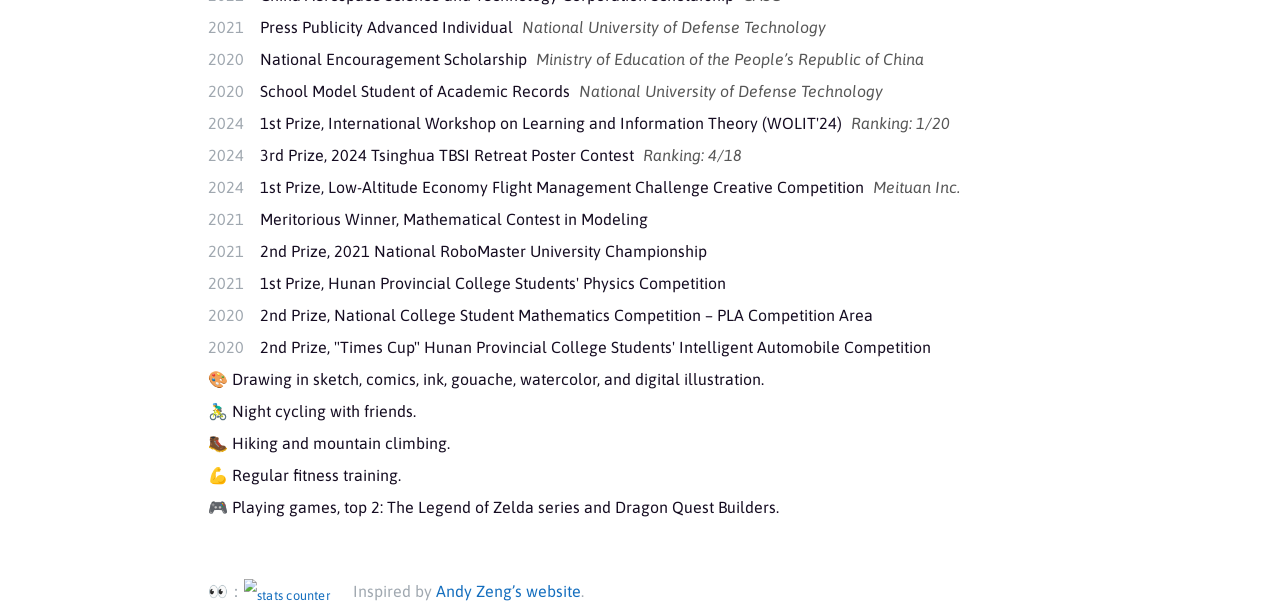
==== commit 76a9b0c8: "deug" ====
--- a/index.html
+++ b/index.html
@@ -83,6 +83,21 @@
 
                <div id="main-highlights">
             <div class="list-item publication" data-category="publication">
+              <a href="https://arxiv.org/abs/2605.19506" class="thumbnail">
+                <img src="images/eventprunev2.png" alt="" />
+              </a>
+              <div class="project-description">
+                <h3><a href="https://arxiv.org/abs/2605.19506">EventPrune: Cascaded Event-Assisted Token Pruning for Efficient First-Person Dynamic Spatial Reasoning</a></h3>
+                <p>
+                  Pengtao Ma, Ziliang Zhou, <strong>Ciyu Ruan</strong>, Haoyang Wang, Kaiyuan Li, Zihang Gong, Wenhua Ding, Chen Gao, Jingao Xu, Xinlei Chen
+                  <br>
+                  <i>Conference on Neural Information Processing Systems (NeurIPS) 2026</i><br>
+                  <a href="https://arxiv.org/abs/2605.19506">Paper</a>
+                </p>
+              </div>
+            </div>
+
+            <div class="list-item publication" data-category="publication">
               <a href="https://openaccess.thecvf.com/content/CVPR2026/html/Guo_x2-Fusion_Cross-Modality_and_Cross-Dimension_Flow_Estimation_in_Event_Edge_Space_CVPR_2026_paper.html" class="thumbnail">
                 <img src="images/x2-fusion.jpg" alt="" />
                 <!-- <video playsinline="" muted="" autoplay="" loop="3" width="180px">
@@ -103,7 +118,6 @@
               </div>
             </div>
 
-        <div id="main-highlights">
             <div class="list-item publication" data-category="publication">
               <a href="https://arxiv.org/abs/2505.05307" class="thumbnail">
                 <img src="images/pre-mamba.jpg" alt="" />
@@ -180,7 +194,42 @@
         </div>
 
         <!-- All Publications (Click to Show) -->
-        <div id="more-highlights" style="display: None">
+        <div id="more-highlights" style="display: none">
+
+          <div class="list-item publication" data-category="publication">
+            <a href="https://arxiv.org/abs/2605.19506" class="thumbnail">
+              <img src="images/eventprunev2.png" alt="" />
+            </a>
+            <div class="project-description">
+              <h3><a href="https://arxiv.org/abs/2605.19506">EventPrune: Cascaded Event-Assisted Token Pruning for Efficient First-Person Dynamic Spatial Reasoning</a></h3>
+              <p>
+                Pengtao Ma, Ziliang Zhou, <strong>Ciyu Ruan</strong>, Haoyang Wang, Kaiyuan Li, Zihang Gong, Wenhua Ding, Chen Gao, Jingao Xu, Xinlei Chen<br>
+                <i>Conference on Neural Information Processing Systems (NeurIPS) 2026</i><br>
+                <a href="https://arxiv.org/abs/2605.19506">Paper</a>
+              </p>
+            </div>
+          </div>
+
+           <div class="list-item publication" data-category="publication">
+              <a href="https://openaccess.thecvf.com/content/CVPR2026/html/Guo_x2-Fusion_Cross-Modality_and_Cross-Dimension_Flow_Estimation_in_Event_Edge_Space_CVPR_2026_paper.html" class="thumbnail">
+                <img src="images/x2-fusion.jpg" alt="" />
+                <!-- <video playsinline="" muted="" autoplay="" loop="3" width="180px">
+                  <source src="images/pre-mamba.mp4" type="video/mp4">
+                </video> -->
+              </a>
+              <div class="project-description">
+                <h3><a href="https://openaccess.thecvf.com/content/CVPR2026/html/Guo_x2-Fusion_Cross-Modality_and_Cross-Dimension_Flow_Estimation_in_Event_Edge_Space_CVPR_2026_paper.html">x^2-Fusion: Cross-Modality and Cross-Dimension Flow Estimation in Event Edge Space</a></h3>
+                <p>
+                  Ruishan Guo*, <strong>Ciyu Ruan*</strong>, Haoyang Wang*, Zihang Gong, Jingao Xu, Xinlei Chen†
+                  <br>
+                  <i>Proceedings of the IEEE/CVF Conference on Computer Vision and Pattern Recognition (CVPR) 2026  </i><br>
+                  <a href="pdf/x2-fusion.pdf">Paper</a>&nbsp;&nbsp;&bull;&nbsp;&nbsp;
+                  <!-- <a href="https://github.com/softword-tt/PRE-Mamba">Code</a>&nbsp;&nbsp;&bull;&nbsp;&nbsp;
+                  <a href="https://huggingface.co/datasets/Rshnn/EventRain-27K">Dataset</a>&nbsp;&nbsp;&bull;&nbsp;&nbsp;
+                  <a href="https://www.youtube.com/watch?v=gwno_lHGzQU">Demo</a> -->
+                </p>
+              </div>
+            </div>
 
           <div class="list-item publication" data-category="publication">
             <a href="https://arxiv.org/abs/2503.22943" class="thumbnail">
@@ -558,7 +607,7 @@
         var x = document.getElementById("main-highlights");
         var y = document.getElementById("more-highlights");
         var b = document.getElementById("toggle_highlights_button")
-        if (y.style.display === "none") {
+        if (window.getComputedStyle(y).display === "none") {
           x.style.display = "none";
           y.style.display = "block";
           b.innerHTML = "Show less publications"
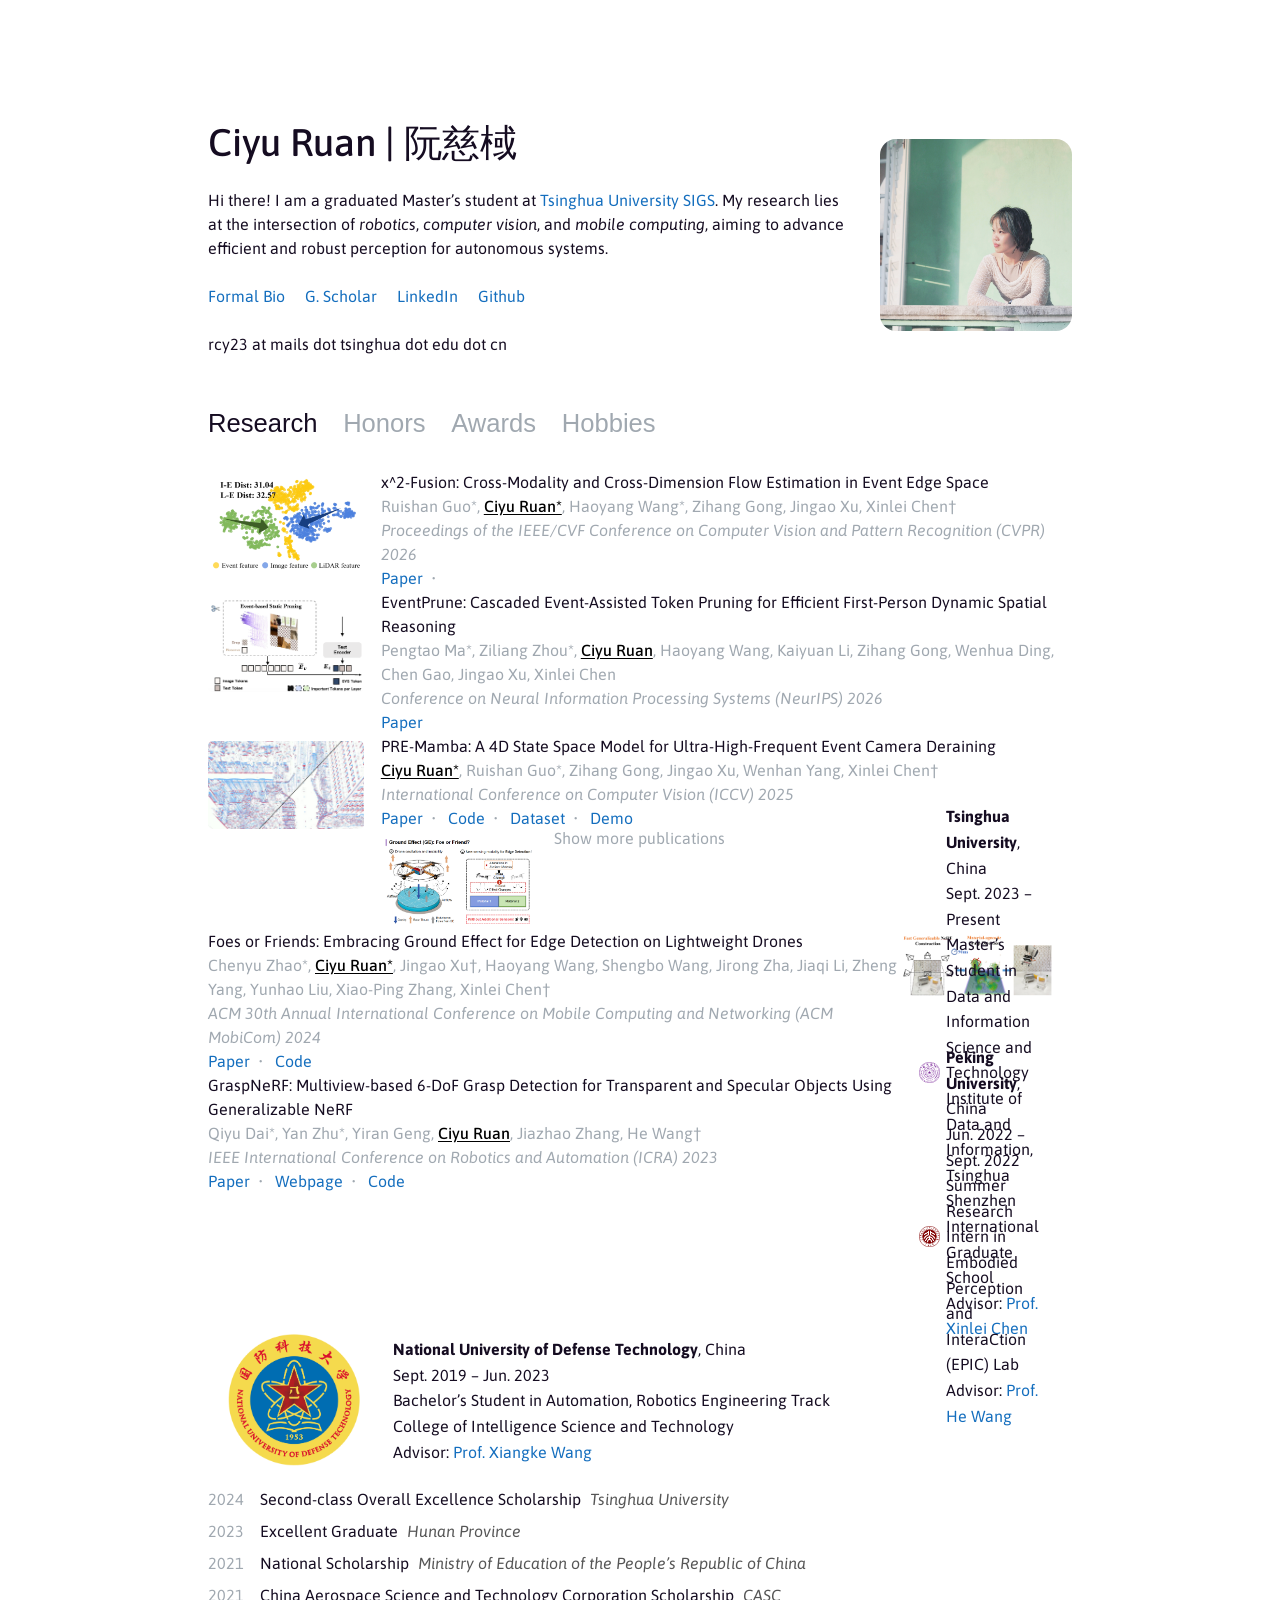
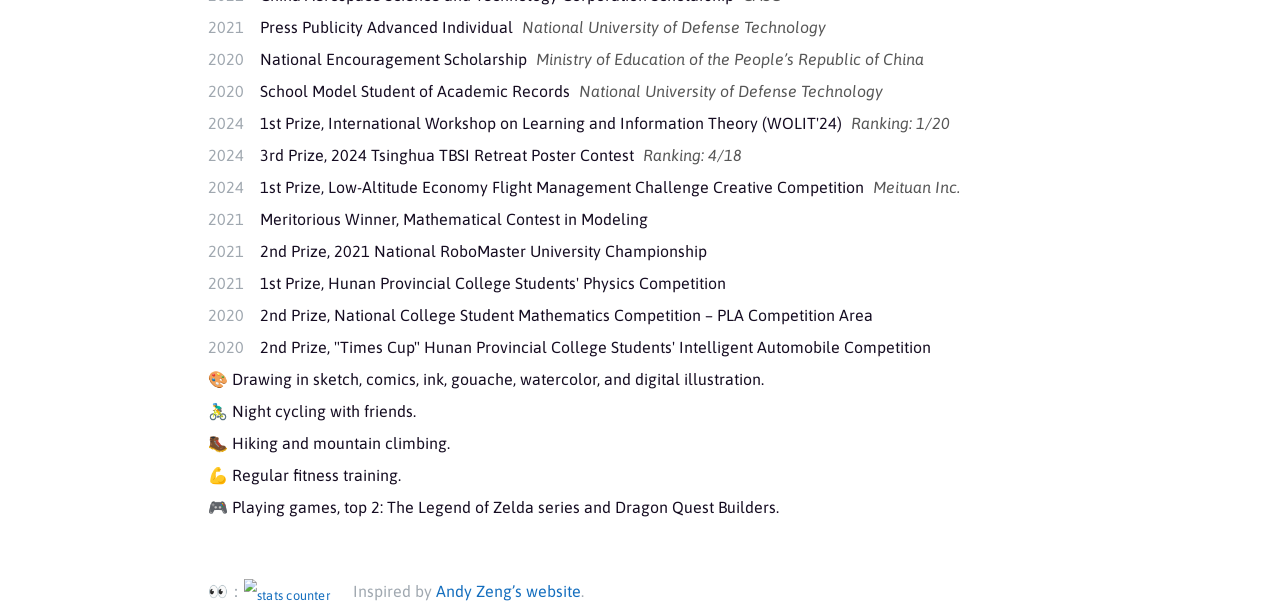
==== commit 7a66cc12: "debug" ====
--- a/index.html
+++ b/index.html
@@ -82,20 +82,7 @@
       <div class="grid">
 
                <div id="main-highlights">
-            <div class="list-item publication" data-category="publication">
-              <a href="https://arxiv.org/abs/2605.19506" class="thumbnail">
-                <img src="images/eventprunev2.png" alt="" />
-              </a>
-              <div class="project-description">
-                <h3><a href="https://arxiv.org/abs/2605.19506">EventPrune: Cascaded Event-Assisted Token Pruning for Efficient First-Person Dynamic Spatial Reasoning</a></h3>
-                <p>
-                  Pengtao Ma, Ziliang Zhou, <strong>Ciyu Ruan</strong>, Haoyang Wang, Kaiyuan Li, Zihang Gong, Wenhua Ding, Chen Gao, Jingao Xu, Xinlei Chen
-                  <br>
-                  <i>Conference on Neural Information Processing Systems (NeurIPS) 2026</i><br>
-                  <a href="https://arxiv.org/abs/2605.19506">Paper</a>
-                </p>
-              </div>
-            </div>
+
 
             <div class="list-item publication" data-category="publication">
               <a href="https://openaccess.thecvf.com/content/CVPR2026/html/Guo_x2-Fusion_Cross-Modality_and_Cross-Dimension_Flow_Estimation_in_Event_Edge_Space_CVPR_2026_paper.html" class="thumbnail">
@@ -118,6 +105,21 @@
               </div>
             </div>
 
+                        <div class="list-item publication" data-category="publication">
+              <a href="https://arxiv.org/abs/2605.19506" class="thumbnail">
+                <img src="images/eventprunev2.png" alt="" />
+              </a>
+              <div class="project-description">
+                <h3><a href="https://arxiv.org/abs/2605.19506">EventPrune: Cascaded Event-Assisted Token Pruning for Efficient First-Person Dynamic Spatial Reasoning</a></h3>
+                <p>
+                  Pengtao Ma*, Ziliang Zhou*, <strong>Ciyu Ruan</strong>, Haoyang Wang, Kaiyuan Li, Zihang Gong, Wenhua Ding, Chen Gao, Jingao Xu, Xinlei Chen
+                  <br>
+                  <i>Conference on Neural Information Processing Systems (NeurIPS) 2026</i><br>
+                  <a href="https://arxiv.org/abs/2605.19506">Paper</a>
+                </p>
+              </div>
+            </div>
+
             <div class="list-item publication" data-category="publication">
               <a href="https://arxiv.org/abs/2505.05307" class="thumbnail">
                 <img src="images/pre-mamba.jpg" alt="" />
@@ -196,19 +198,6 @@
         <!-- All Publications (Click to Show) -->
         <div id="more-highlights" style="display: none">
 
-          <div class="list-item publication" data-category="publication">
-            <a href="https://arxiv.org/abs/2605.19506" class="thumbnail">
-              <img src="images/eventprunev2.png" alt="" />
-            </a>
-            <div class="project-description">
-              <h3><a href="https://arxiv.org/abs/2605.19506">EventPrune: Cascaded Event-Assisted Token Pruning for Efficient First-Person Dynamic Spatial Reasoning</a></h3>
-              <p>
-                Pengtao Ma, Ziliang Zhou, <strong>Ciyu Ruan</strong>, Haoyang Wang, Kaiyuan Li, Zihang Gong, Wenhua Ding, Chen Gao, Jingao Xu, Xinlei Chen<br>
-                <i>Conference on Neural Information Processing Systems (NeurIPS) 2026</i><br>
-                <a href="https://arxiv.org/abs/2605.19506">Paper</a>
-              </p>
-            </div>
-          </div>
 
            <div class="list-item publication" data-category="publication">
               <a href="https://openaccess.thecvf.com/content/CVPR2026/html/Guo_x2-Fusion_Cross-Modality_and_Cross-Dimension_Flow_Estimation_in_Event_Edge_Space_CVPR_2026_paper.html" class="thumbnail">
@@ -231,6 +220,21 @@
               </div>
             </div>
 
+
+                    <div class="list-item publication" data-category="publication">
+            <a href="https://arxiv.org/abs/2605.19506" class="thumbnail">
+              <img src="images/eventprunev2.png" alt="" />
+            </a>
+            <div class="project-description">
+              <h3><a href="https://arxiv.org/abs/2605.19506">EventPrune: Cascaded Event-Assisted Token Pruning for Efficient First-Person Dynamic Spatial Reasoning</a></h3>
+              <p>
+                Pengtao Ma*, Ziliang Zhou*, <strong>Ciyu Ruan</strong>, Haoyang Wang, Kaiyuan Li, Zihang Gong, Wenhua Ding, Chen Gao, Jingao Xu, Xinlei Chen<br>
+                <i>Conference on Neural Information Processing Systems (NeurIPS) 2026</i><br>
+                <a href="https://arxiv.org/abs/2605.19506">Paper</a>
+              </p>
+            </div>
+          </div>
+
           <div class="list-item publication" data-category="publication">
             <a href="https://arxiv.org/abs/2503.22943" class="thumbnail">
               <img src="images/eventsurvey.png" alt="" />
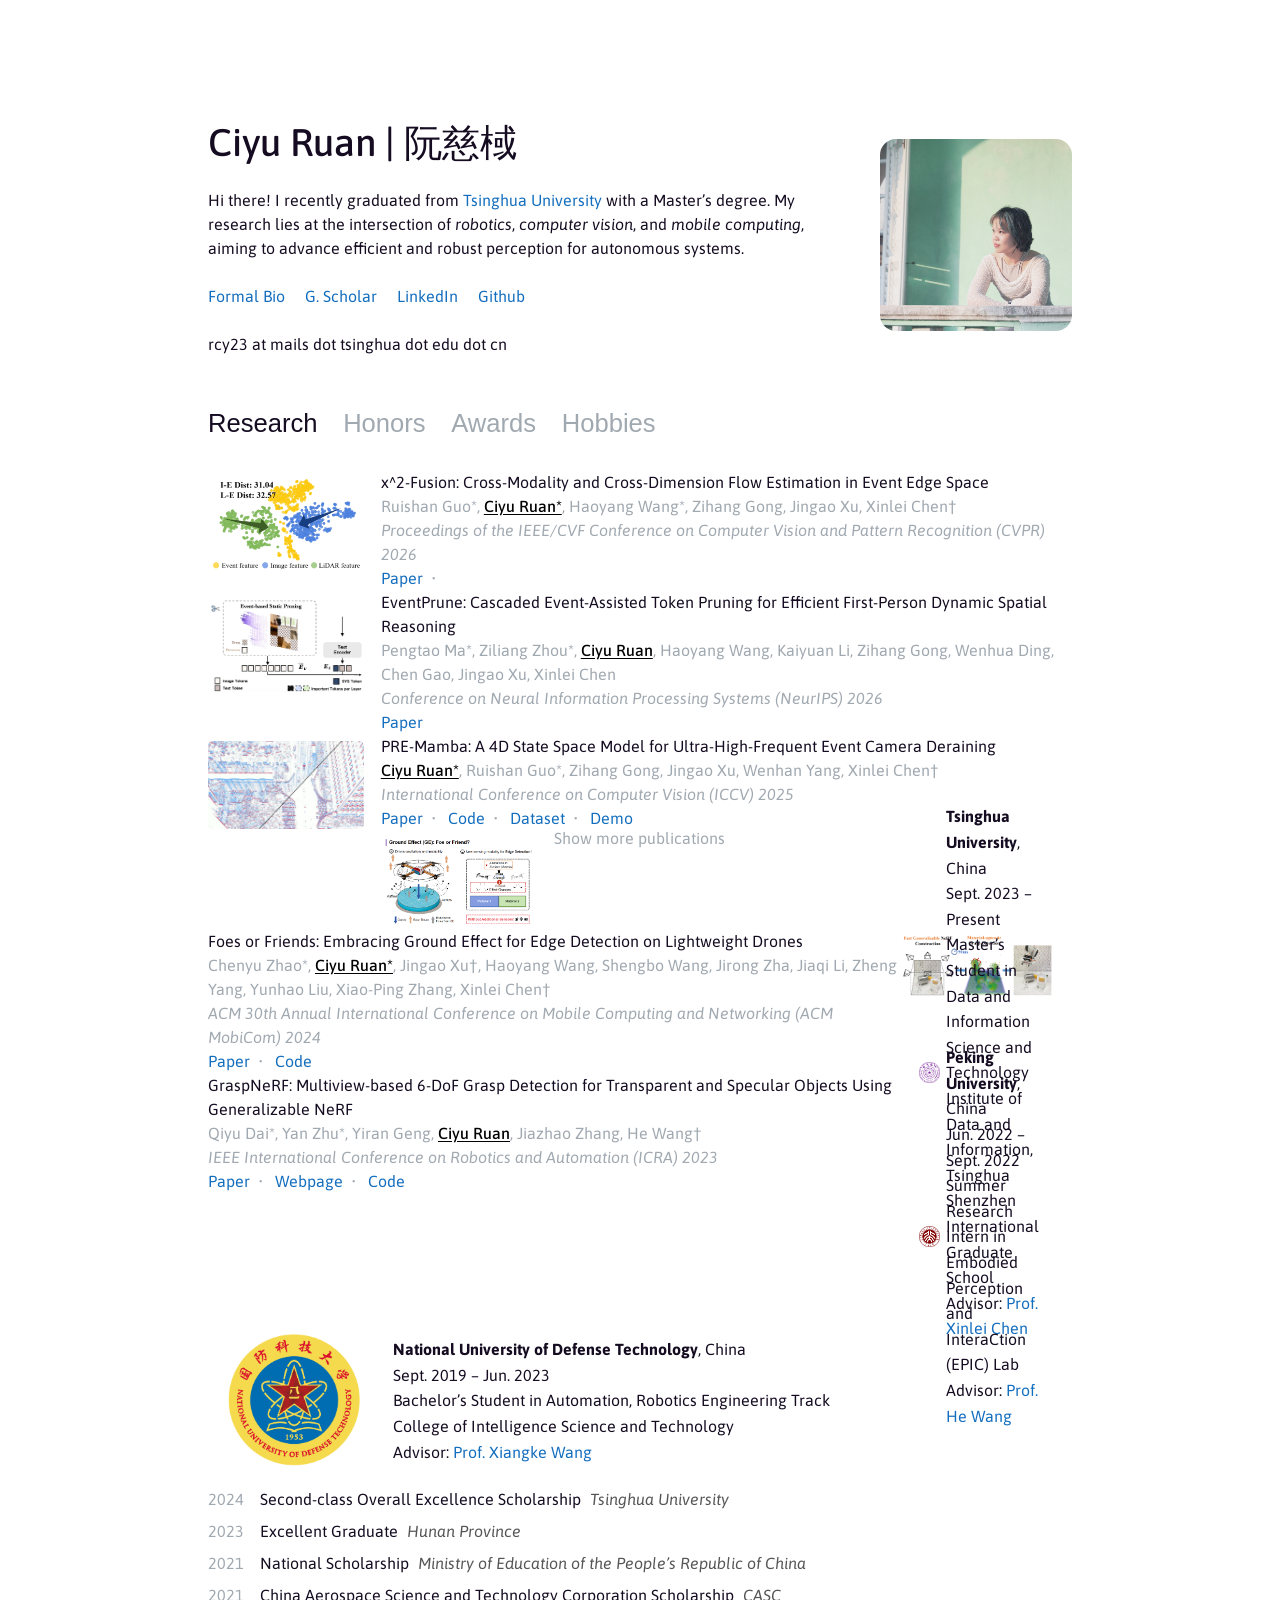
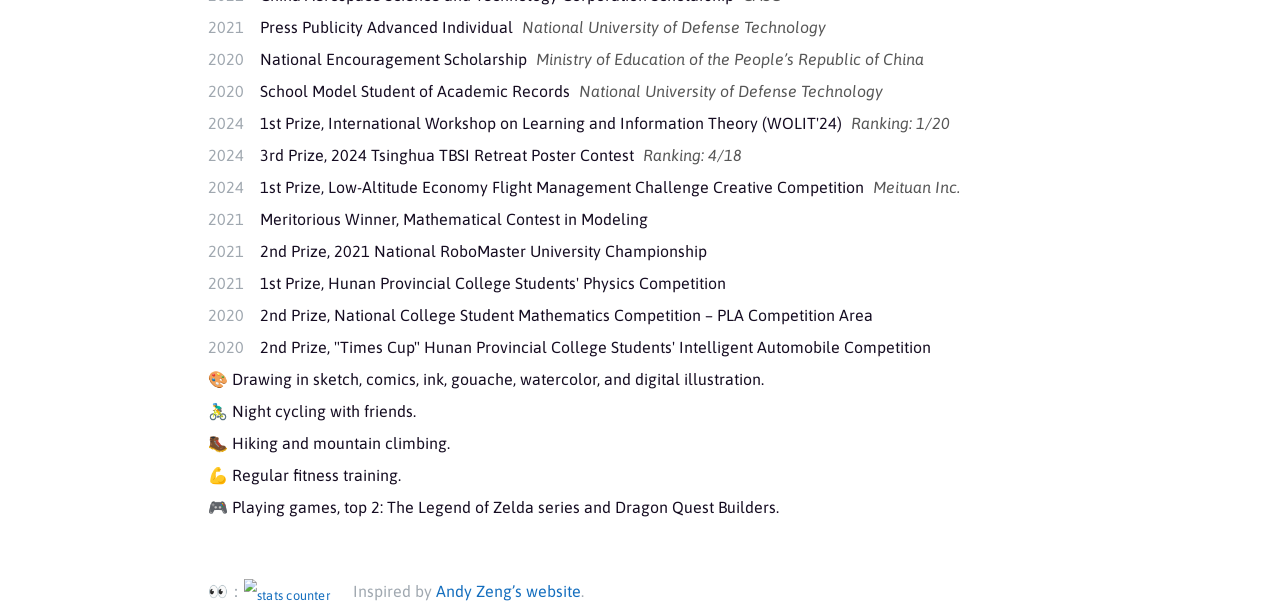
==== commit cf3ad9b4: "rephrase" ====
--- a/index.html
+++ b/index.html
@@ -39,7 +39,7 @@
         <div id="intro-text">
           <h1>Ciyu Ruan | 阮慈棫</h1>
           <p>
-            Hi there! I am a graduated Master’s student at <a href="https://www.sigs.tsinghua.edu.cn/en/">Tsinghua University SIGS</a>. 
+            Hi there! I recently graduated from <a href="https://www.sigs.tsinghua.edu.cn/en/">Tsinghua University</a> with a Master’s degree.
             <!-- My current research focuses on the intersection of computer vision for perception and scene understanding, and mobile computing to support efficient, scalable, resource-aware deployment of autonomous systems. Recently, I have also become interested in combining large language models with visual understanding techniques. -->
              <!-- My research lies at the intersection of <i>computer vision</i> and <i>mobile computing</i>,  -->
              My research lies at the intersection of <i>robotics</i>, <i>computer vision</i>, and <i>mobile computing</i>, aiming to advance efficient and robust perception for autonomous systems. 
@@ -47,7 +47,7 @@
              🎓 I am seeking a Ph.D. position for Fall 2026 and would be happy to <a href="mailto:rcy23@mails.tsinghua.edu.cn">connect</a> regarding potential opportunities. -->
             <div id="more-bio" style="display: None">
               <br>
-              <p>I am a graduated Master’s student in Data Science and Information Technology at the <a href="https://www.sigs.tsinghua.edu.cn/en/7544/list.htm">Institute of Data and Information</a>, <a href="https://www.sigs.tsinghua.edu.cn/en/">Tsinghua University SIGS</a>. 
+              <p>I recently graduated with a Master’s degree in Data Science and Information Technology at the <a href="https://www.sigs.tsinghua.edu.cn/en/7544/list.htm">Institute of Data and Information</a>, <a href="https://www.sigs.tsinghua.edu.cn/en/">Tsinghua University SIGS</a>. 
                 Prior to that, I received my Bachelor’s degree in Robotics Engineering with <i>Excellent Graduate</i> honors from 
                 <a href="https://english.nudt.edu.cn/">National University of Defense Technology</a>.</p>
             </div>  
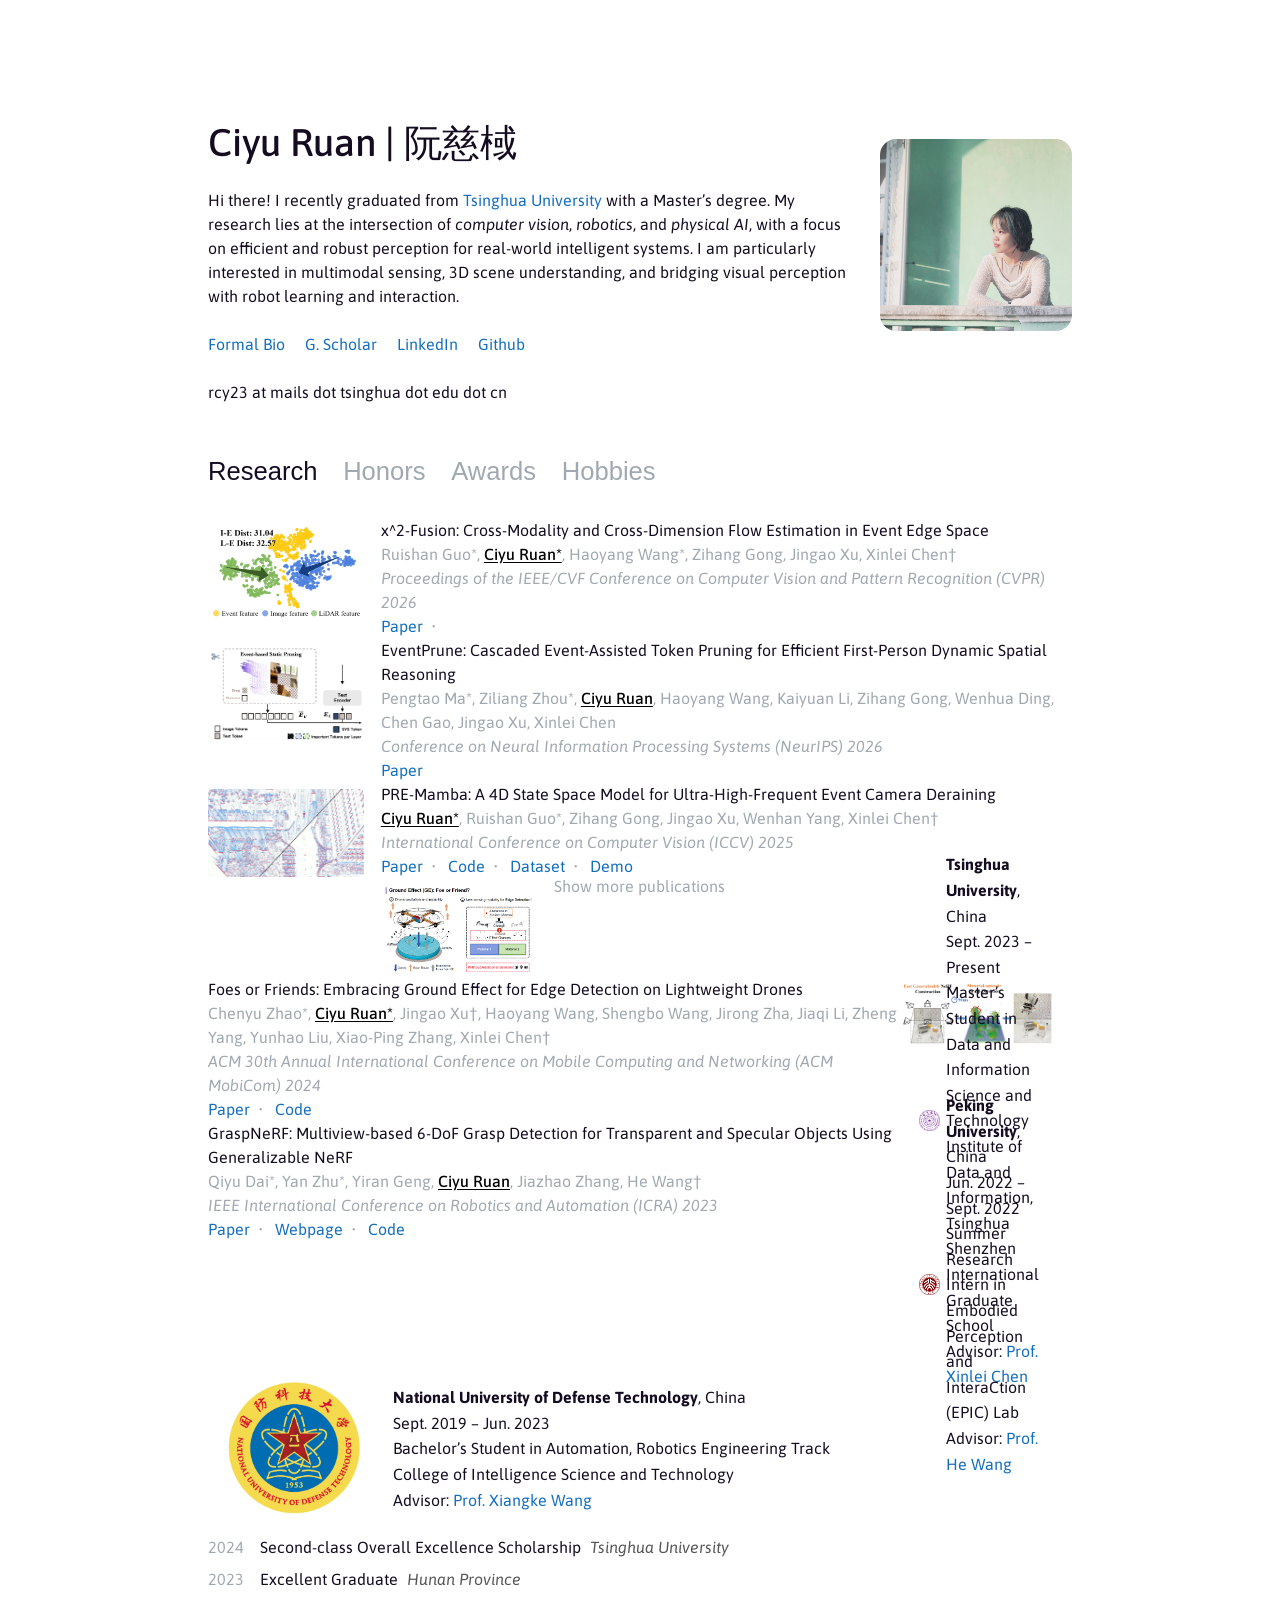
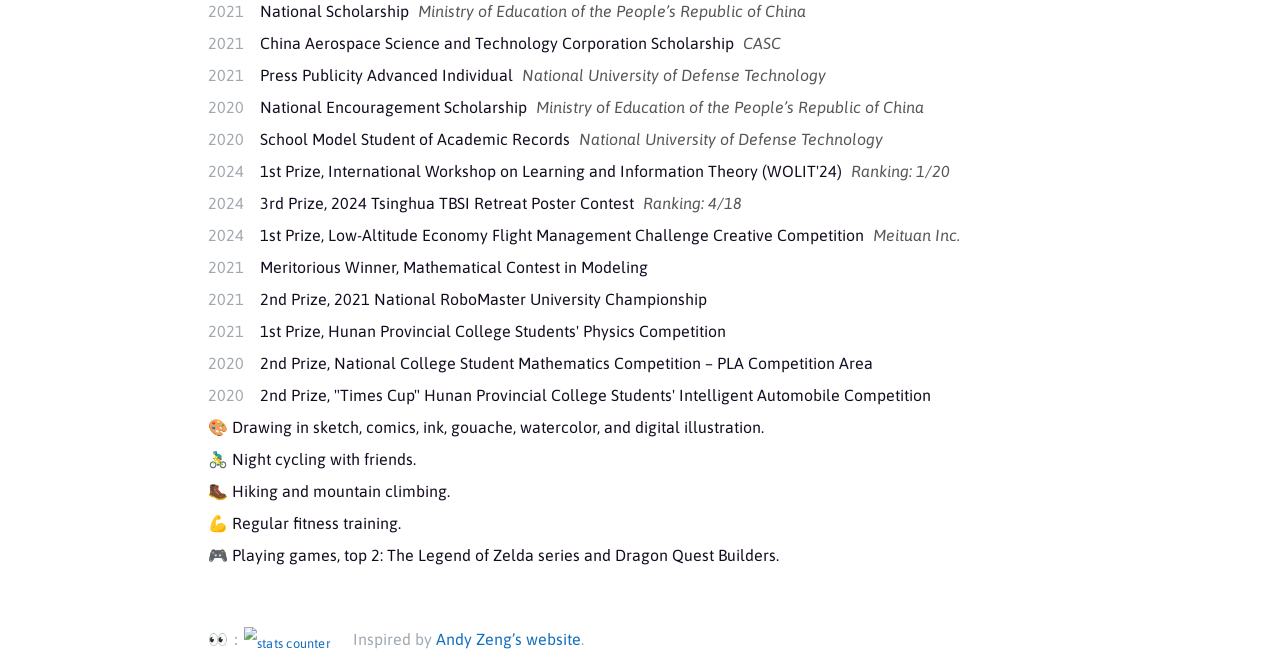
==== commit 202c0314: "update" ====
--- a/index.html
+++ b/index.html
@@ -42,7 +42,7 @@
             Hi there! I recently graduated from <a href="https://www.sigs.tsinghua.edu.cn/en/">Tsinghua University</a> with a Master’s degree.
             <!-- My current research focuses on the intersection of computer vision for perception and scene understanding, and mobile computing to support efficient, scalable, resource-aware deployment of autonomous systems. Recently, I have also become interested in combining large language models with visual understanding techniques. -->
              <!-- My research lies at the intersection of <i>computer vision</i> and <i>mobile computing</i>,  -->
-             My research lies at the intersection of <i>robotics</i>, <i>computer vision</i>, and <i>mobile computing</i>, aiming to advance efficient and robust perception for autonomous systems. 
+             My research lies at the intersection of <i>computer vision</i>, <i>robotics</i>, and <i>physical AI</i>, with a focus on efficient and robust perception for real-world intelligent systems. I am particularly interested in multimodal sensing, 3D scene understanding, and bridging visual perception with robot learning and interaction.
              <!-- Recently, I have been exploring how to accelerate scene understanding in <i>large language models</i> for more efficient perception. <br> <br> 
              🎓 I am seeking a Ph.D. position for Fall 2026 and would be happy to <a href="mailto:rcy23@mails.tsinghua.edu.cn">connect</a> regarding potential opportunities. -->
             <div id="more-bio" style="display: None">
